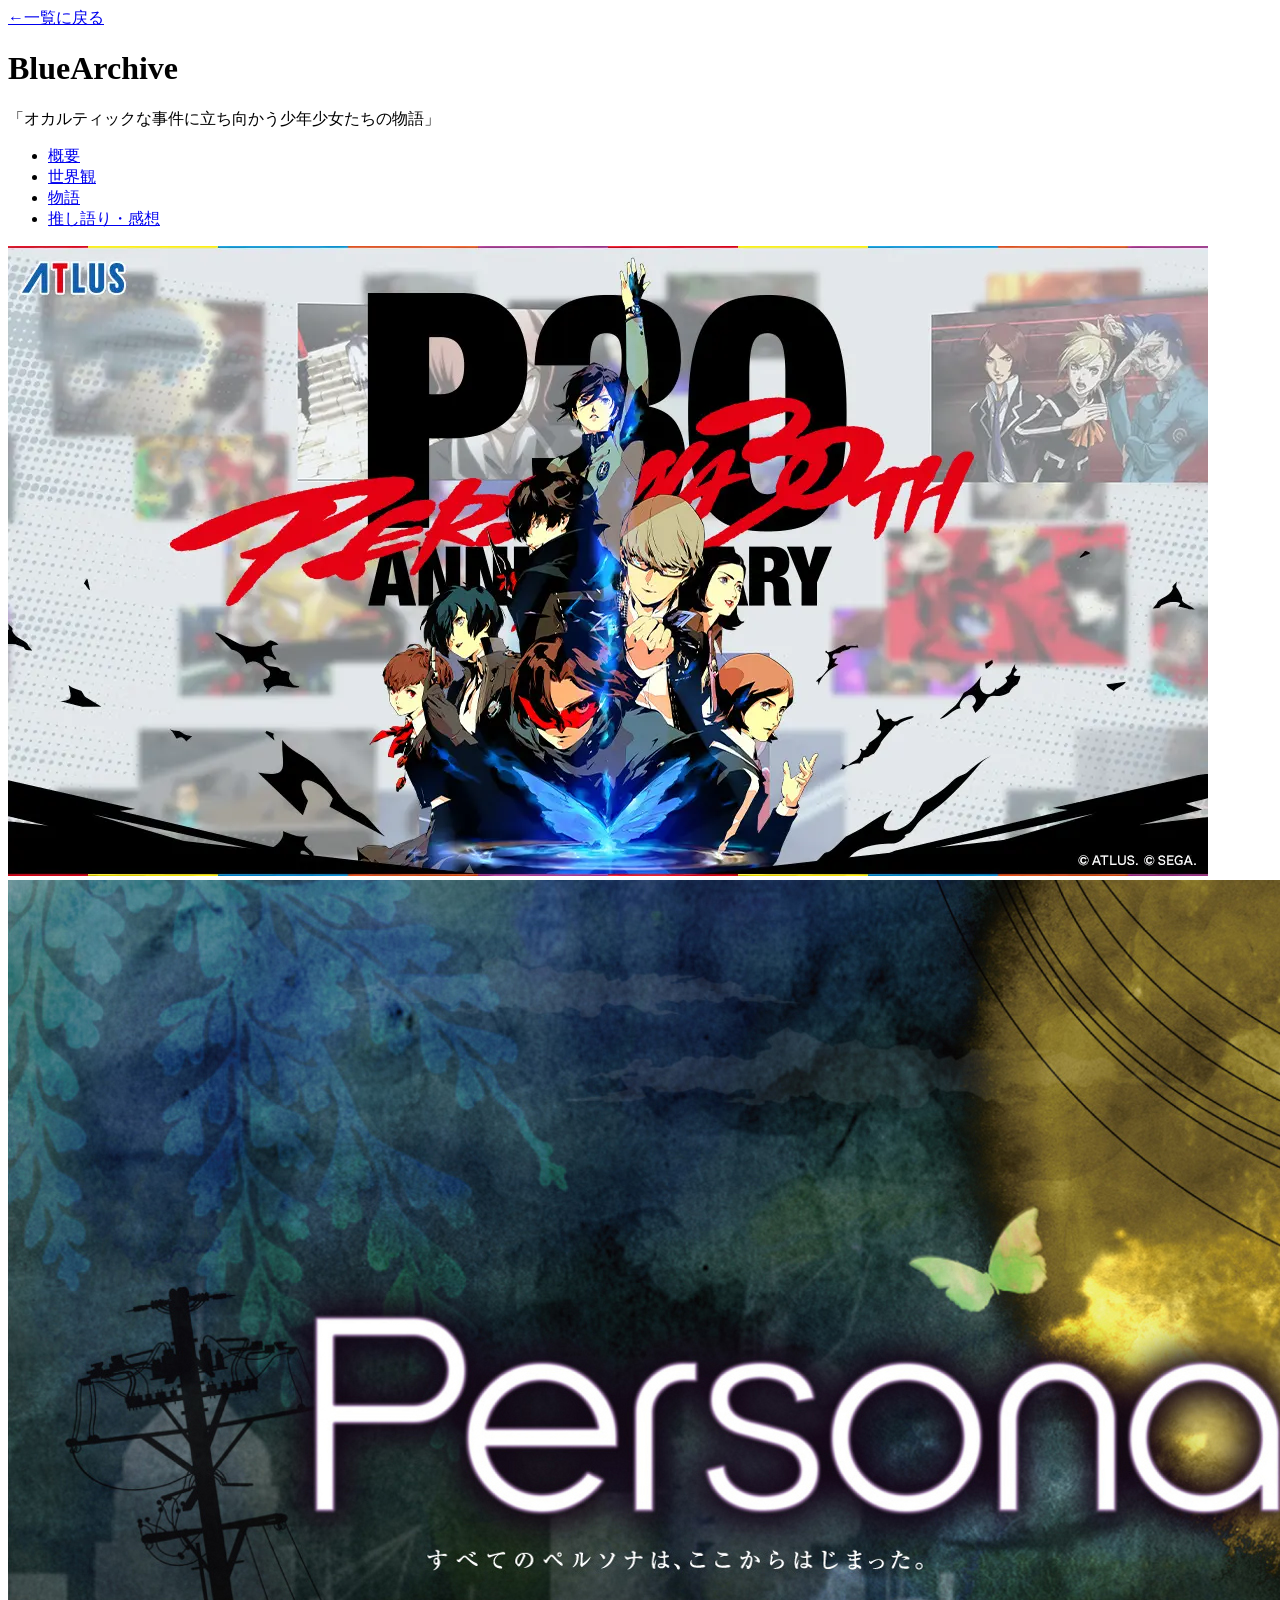
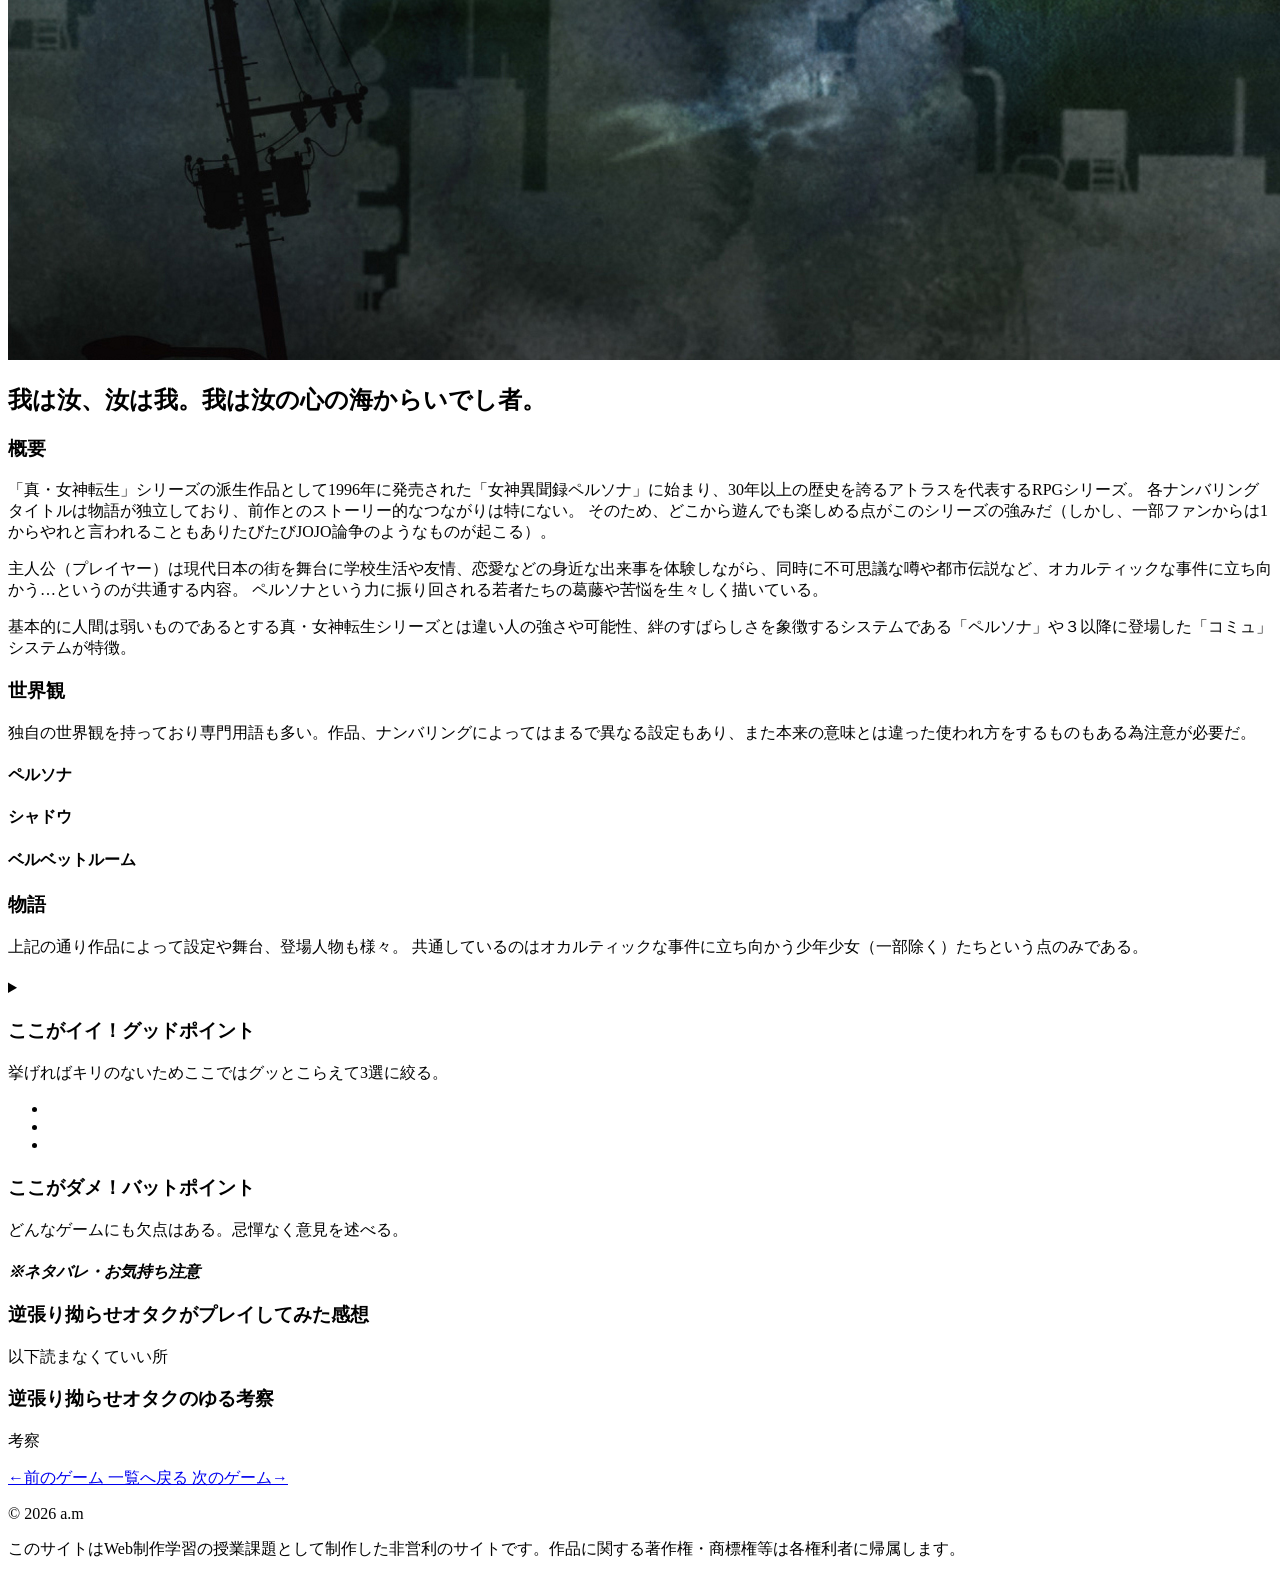
==== persona.html @ aad97d33 "Add files via upload" ====
<!DOCTYPE html>
<html lang="ja">
<head>
  <meta charset="UTF-8">
  <title>My Profile</title>
  <link rel="stylesheet" href="css\persona.css">
</head>
<body>

  <header>
    <a href="index.html">
        ←一覧に戻る
    </a>

    <h1>BlueArchive</h1>

    <p>「オカルティックな事件に立ち向かう少年少女たちの物語」</p>

  <nav>
  <ul>
    <li><a href="#overview">概要</a></li>
    <li><a href="#setting">世界観</a></li>
    <li><a href="#story">物語</a></li>
    <li><a href="#pointo">推し語り・感想</a></li>
  </ul>
</nav>
  </header>
   

<main>
<img src="img\persona-keyvisual.webp" alt="persona-keyvisual">
<img src="img\perusona-title.jpeg" alt="PERSONA">
<h2>我は汝、汝は我。我は汝の心の海からいでし者。</h2>

<section id="overview">
  <h3>概要</h3>
<p>
「真・女神転生」シリーズの派生作品として1996年に発売された「女神異聞録ペルソナ」に始まり、30年以上の歴史を誇るアトラスを代表するRPGシリーズ。
各ナンバリングタイトルは物語が独立しており、前作とのストーリー的なつながりは特にない。
そのため、どこから遊んでも楽しめる点がこのシリーズの強みだ（しかし、一部ファンからは1からやれと言われることもありたびたびJOJO論争のようなものが起こる）。
</p>

<p>
    主人公（プレイヤー）は現代日本の街を舞台に学校生活や友情、恋愛などの身近な出来事を体験しながら、同時に不可思議な噂や都市伝説など、オカルティックな事件に立ち向かう…というのが共通する内容。
    ペルソナという力に振り回される若者たちの葛藤や苦悩を生々しく描いている。
</p>

<p>基本的に人間は弱いものであるとする真・女神転生シリーズとは違い人の強さや可能性、絆のすばらしさを象徴するシステムである「ペルソナ」や３以降に登場した「コミュ」システムが特徴。</p>

</section>

<section id="setting">
   <h3>世界観</h3>
<p>独自の世界観を持っており専門用語も多い。作品、ナンバリングによってはまるで異なる設定もあり、また本来の意味とは違った使われ方をするものもある為注意が必要だ。</p>
<h4>ペルソナ</h4>
<p>
</p>
<h4>シャドウ</h4>
<p>
</p>

<h4>ベルベットルーム</h4>
<p>
</p>



</section>


<section id="story">
   <h3>物語</h3>
<p>
上記の通り作品によって設定や舞台、登場人物も様々。
共通しているのはオカルティックな事件に立ち向かう少年少女（一部除く）たちという点のみである。
</p>

<section id="EPISODE1">
<h4></h4>
<p></p>
<p></p>
</section>

<section id="EPISODE2">
<h4></h4>
<p></p>
<p></p>
</section>

<section id="EPISODE3">
<h4></h4>
<p></p>
<p></p>
</section>

<section id="EPISODE4">
<h4></h4>
<p></p>
<p></p>
</section>

<section id="EPISODE5">
<h4></h4>
<p></p>
<p></p>
</section>

<section id="EPISODE6">
<h4></h4>
<p></p>
<p></p>
</section>

<section id="EPISODE7">
<h4></h4>
<p></p>
<p></p>
</section>
<section id="EPISODE7.5">
  <h4></h4>
  <p></p>



<details>
    <summary>
         
    </summary>
<p></p>
</details>

</section>

<section id="EPISODE8">
<h4></h4>
<p></p>
</section>

</section>

<section id="pointo">
<h3>ここがイイ！グッドポイント</h3>

<p>挙げればキリのないためここではグッとこらえて3選に絞る。</p>
  <ul>
    <li></li>
    <li></li>
    <li></li>
  </ul>

<h4></h4>
 <p><p>

        <h4></h4>
 <p></p>

<h4></h4>
 <p></p>
      <h3>ここがダメ！バットポイント</h3>
<p>どんなゲームにも欠点はある。忌憚なく意見を述べる。</p>
<h4></h4>
<p></p>
</section>

<section id="opinion">
<em><strong>※ネタバレ・お気持ち注意</strong></em>
<h3>逆張り拗らせオタクがプレイしてみた感想</h3>
<p>以下読まなくていい所<br>
</p>
<h3>逆張り拗らせオタクのゆる考察</h3>
<p>考察</p>
</section>


 <a href="twst.html">
    ←前のゲーム
 </a>

 <a href="index.html">
    一覧へ戻る
 </a>

 <a href="blac.html">
    次のゲーム→
 </a>


</main>

  <footer>
    <p>© 2026 a.m</p>
    <p>このサイトはWeb制作学習の授業課題として制作した非営利のサイトです。作品に関する著作権・商標権等は各権利者に帰属します。</p>
  </footer>
<script src="js\script.js"></script>
</body>
</html>
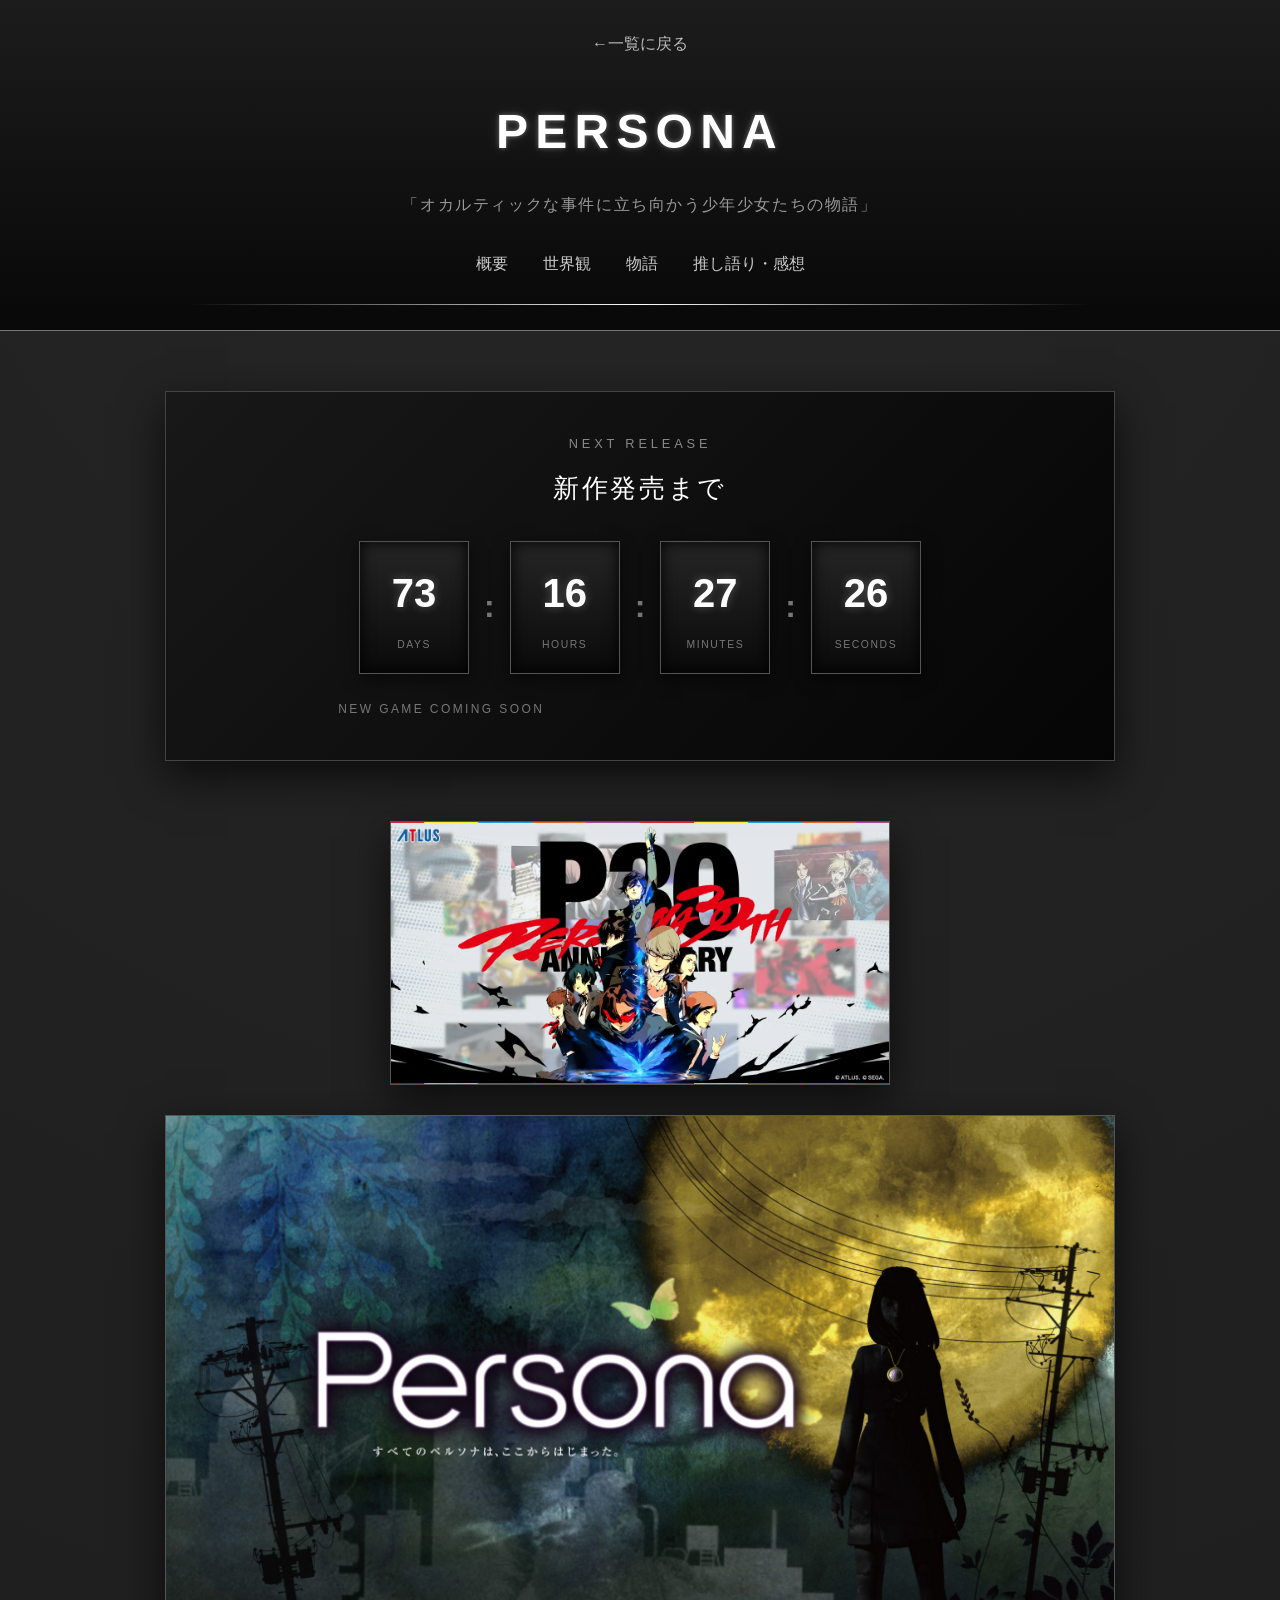
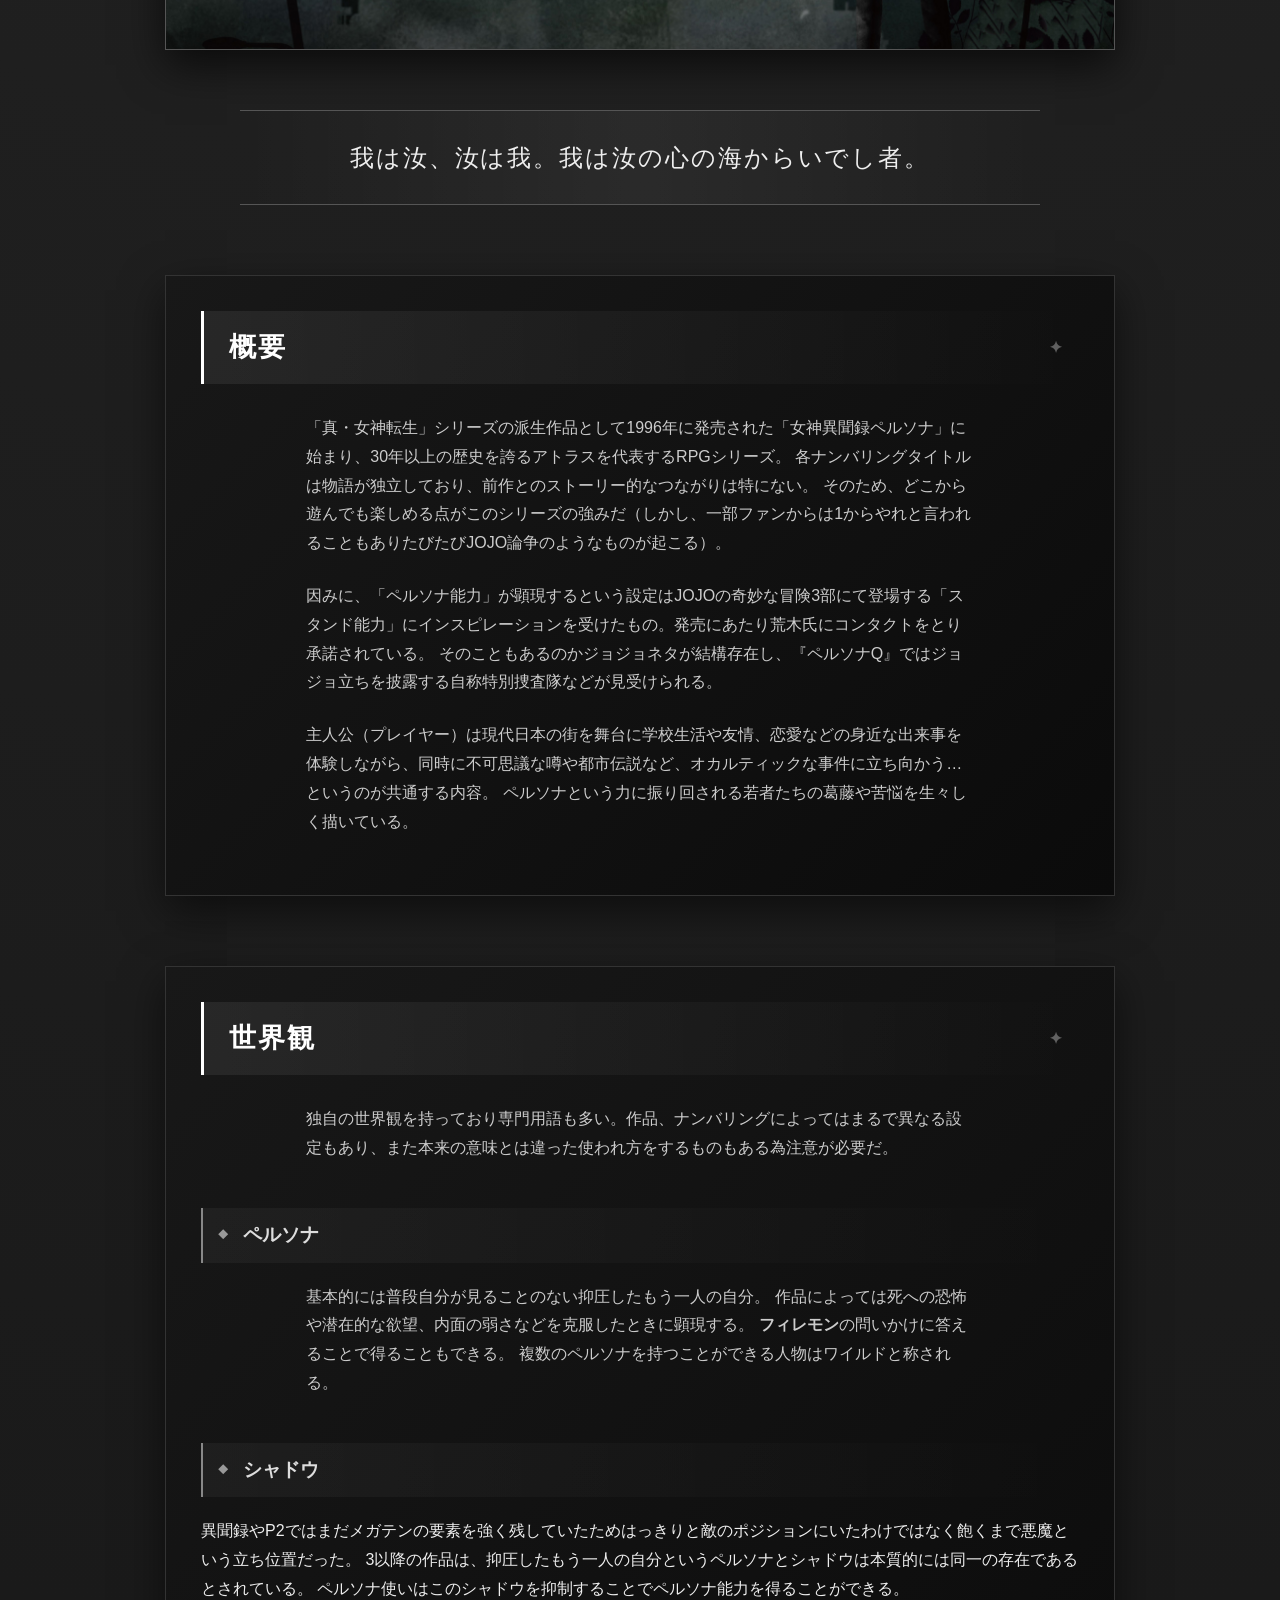
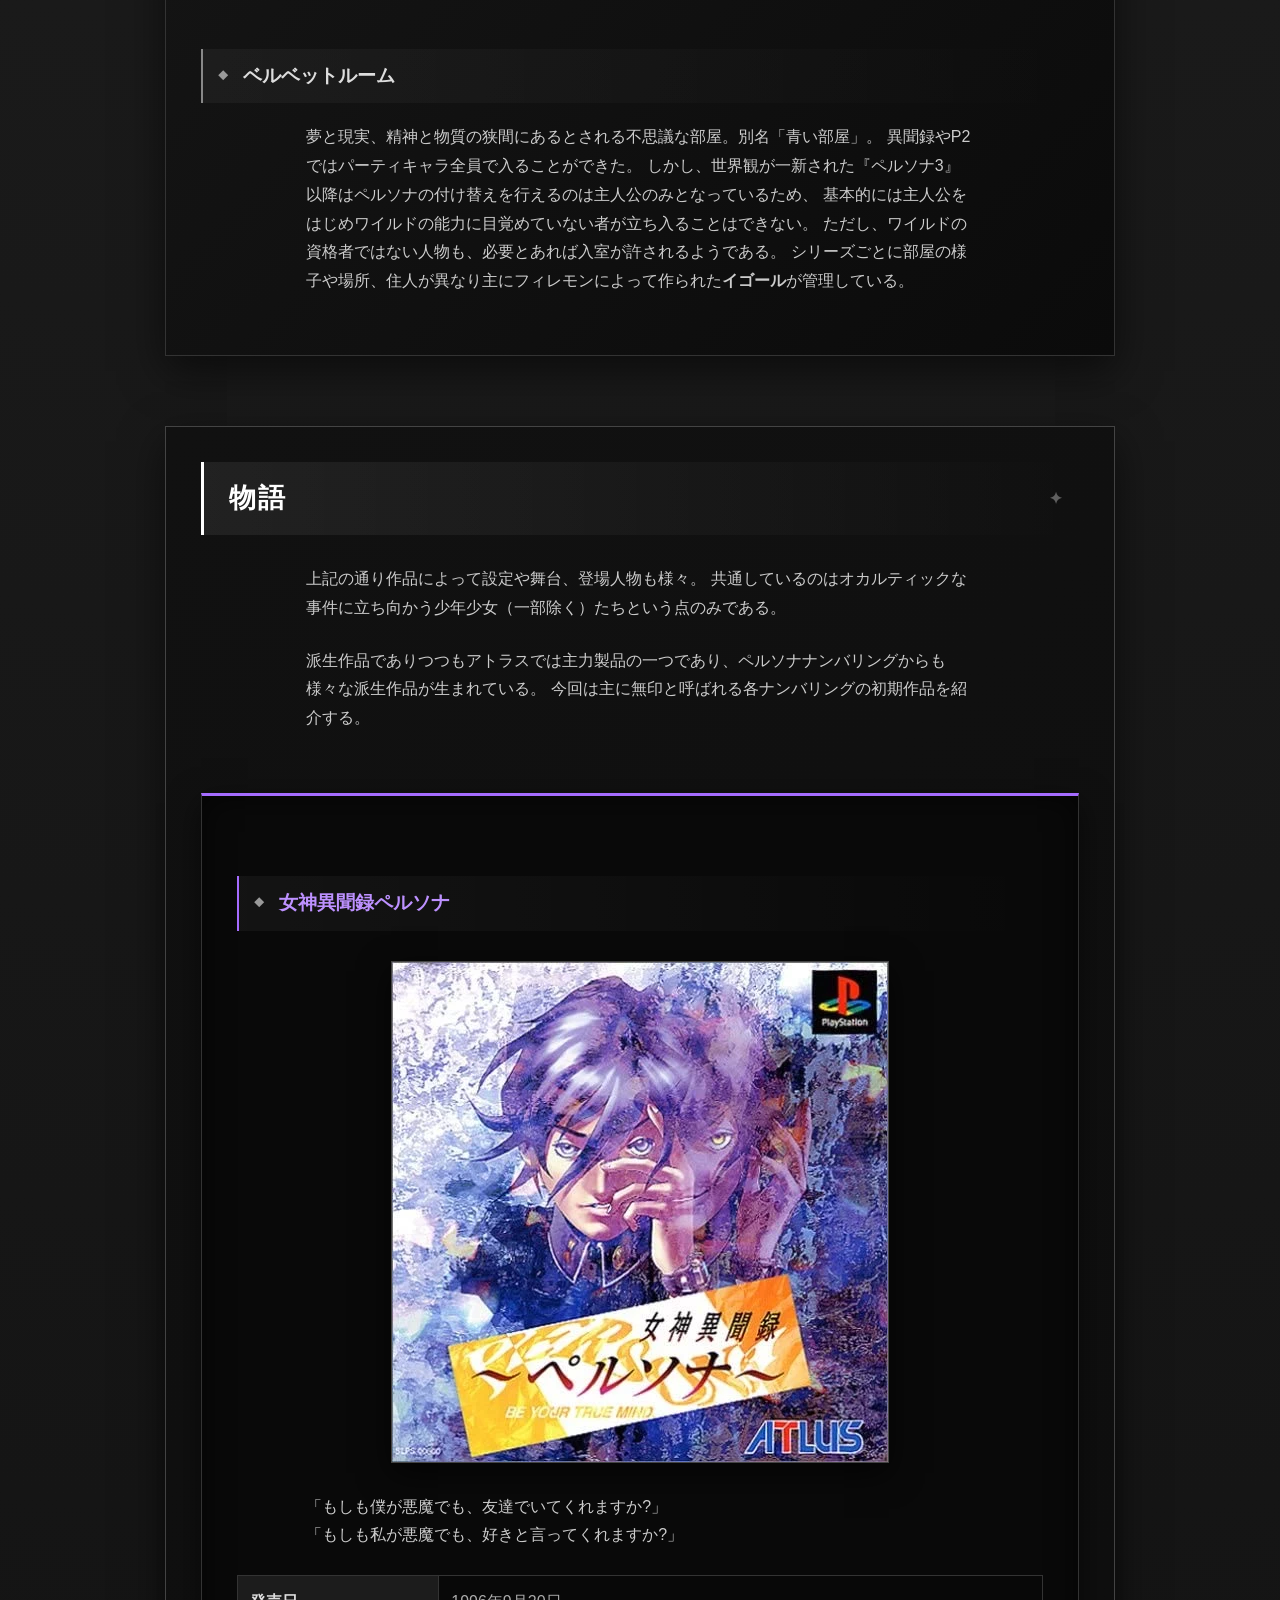
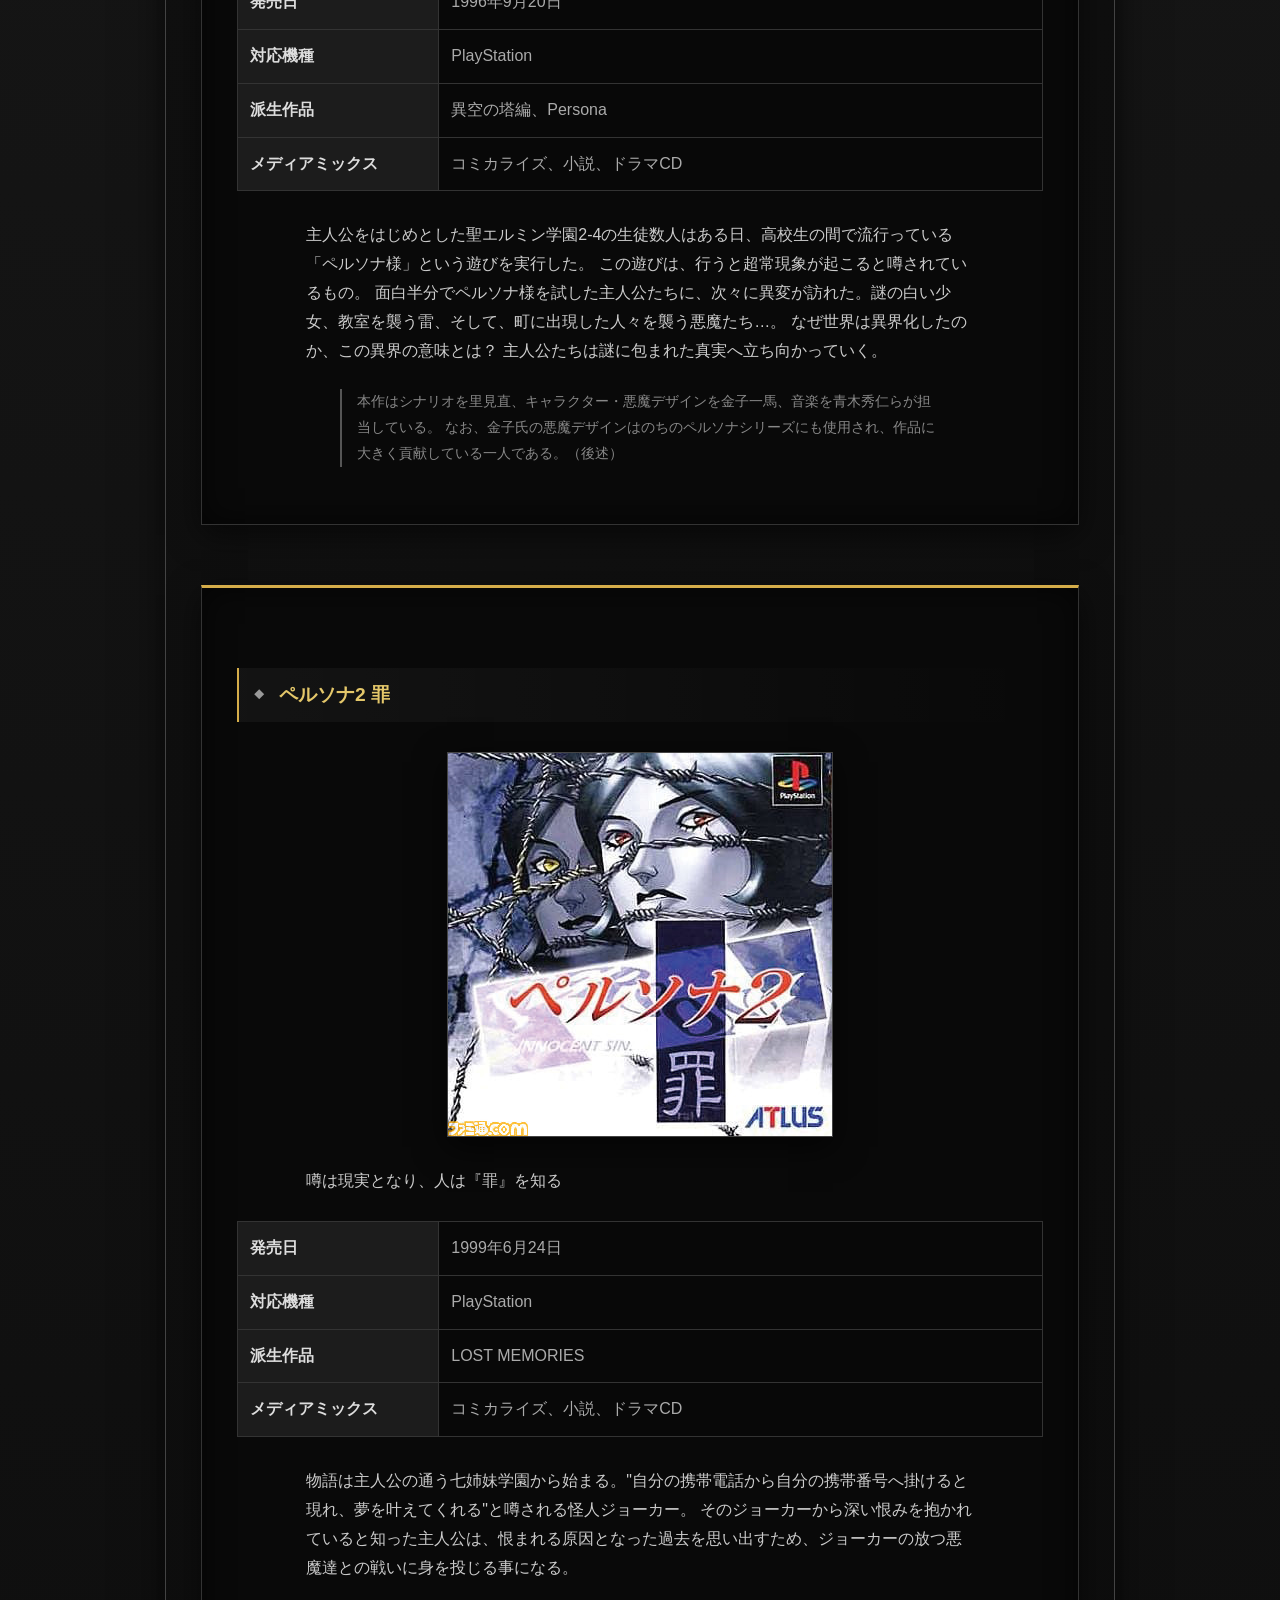
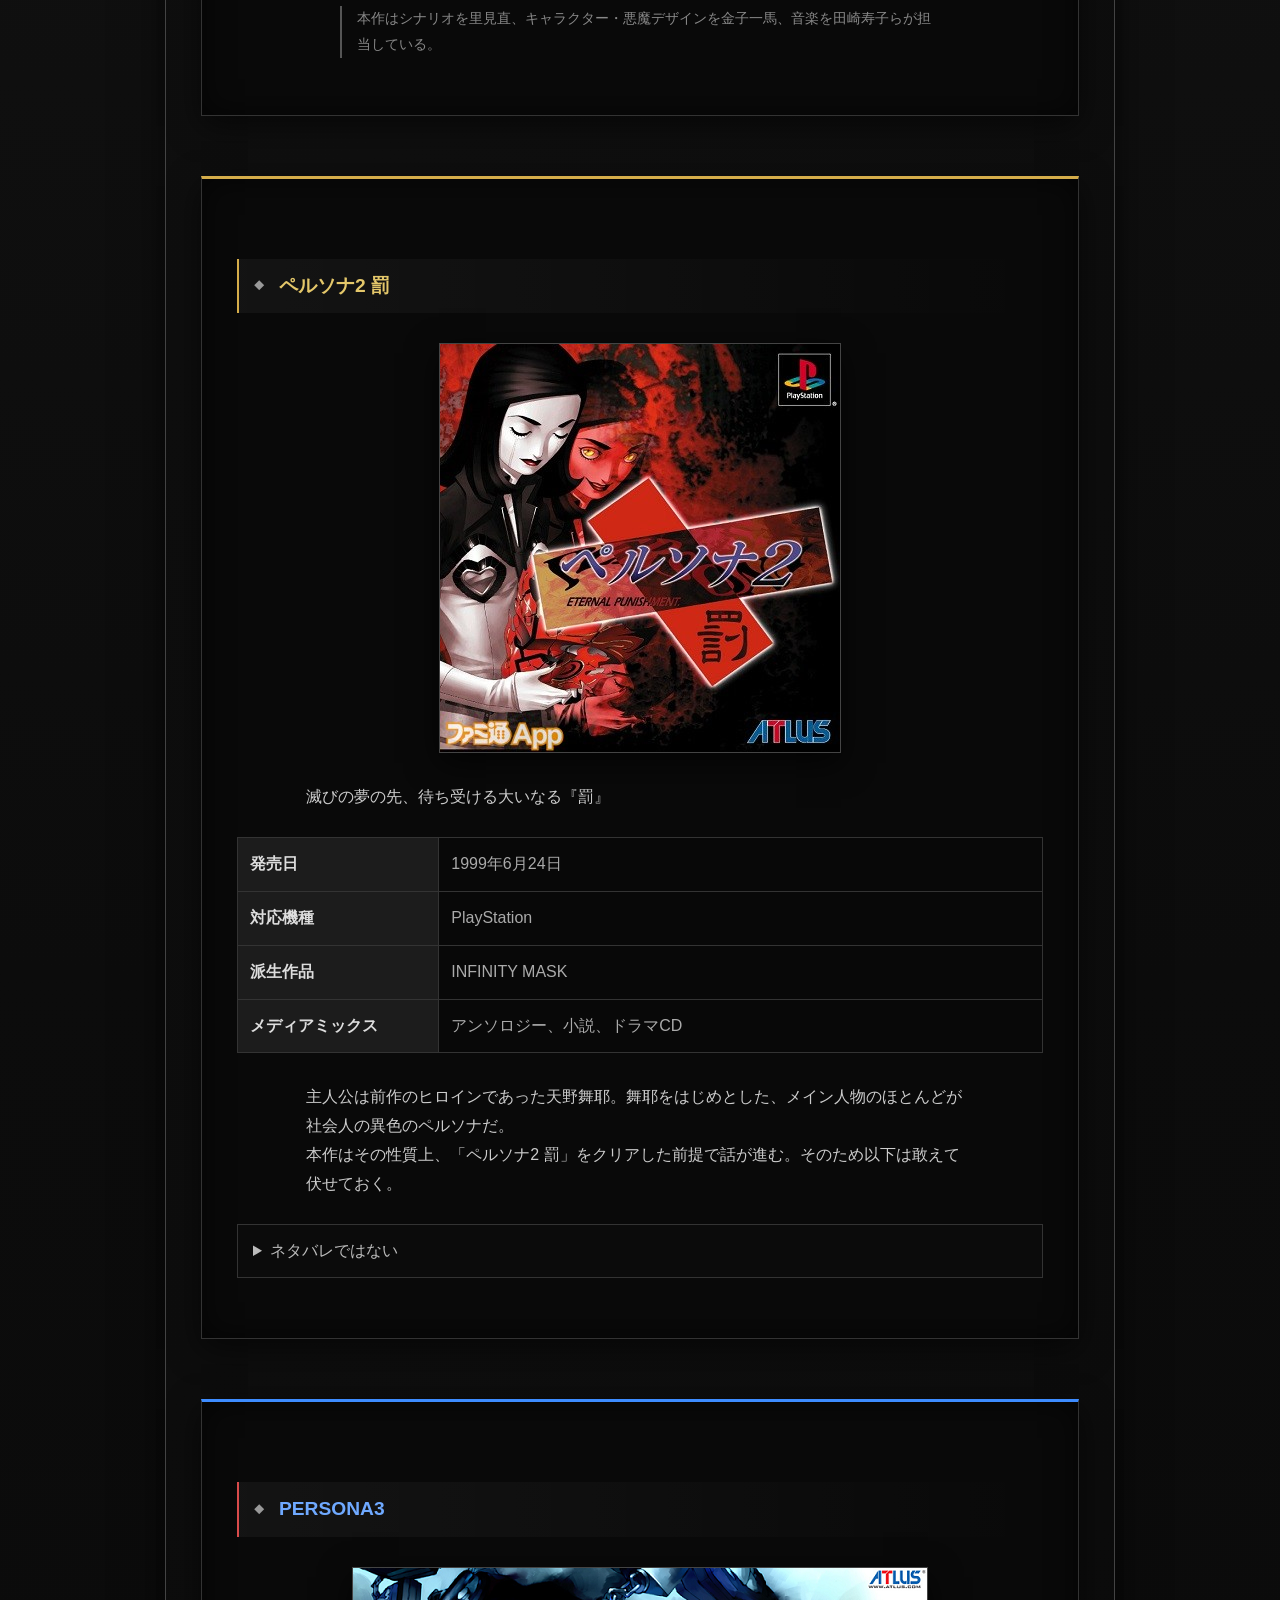
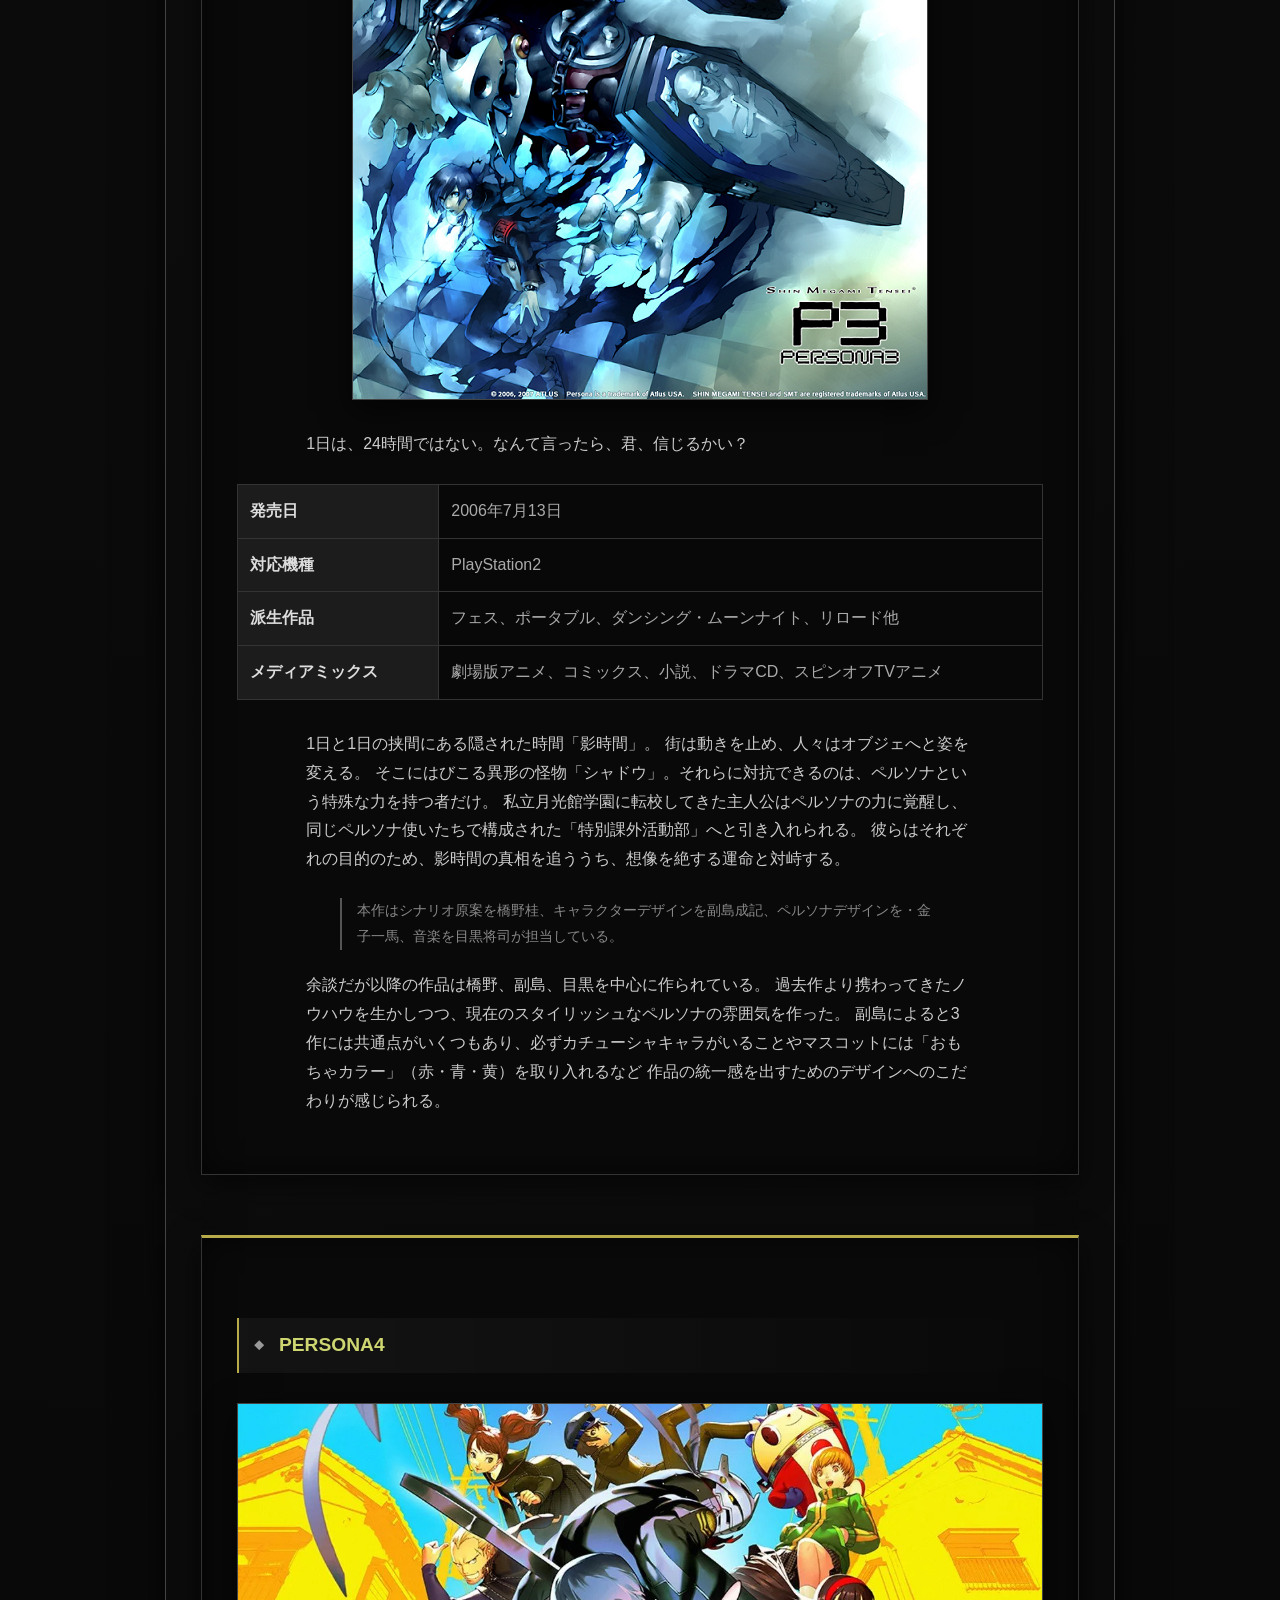
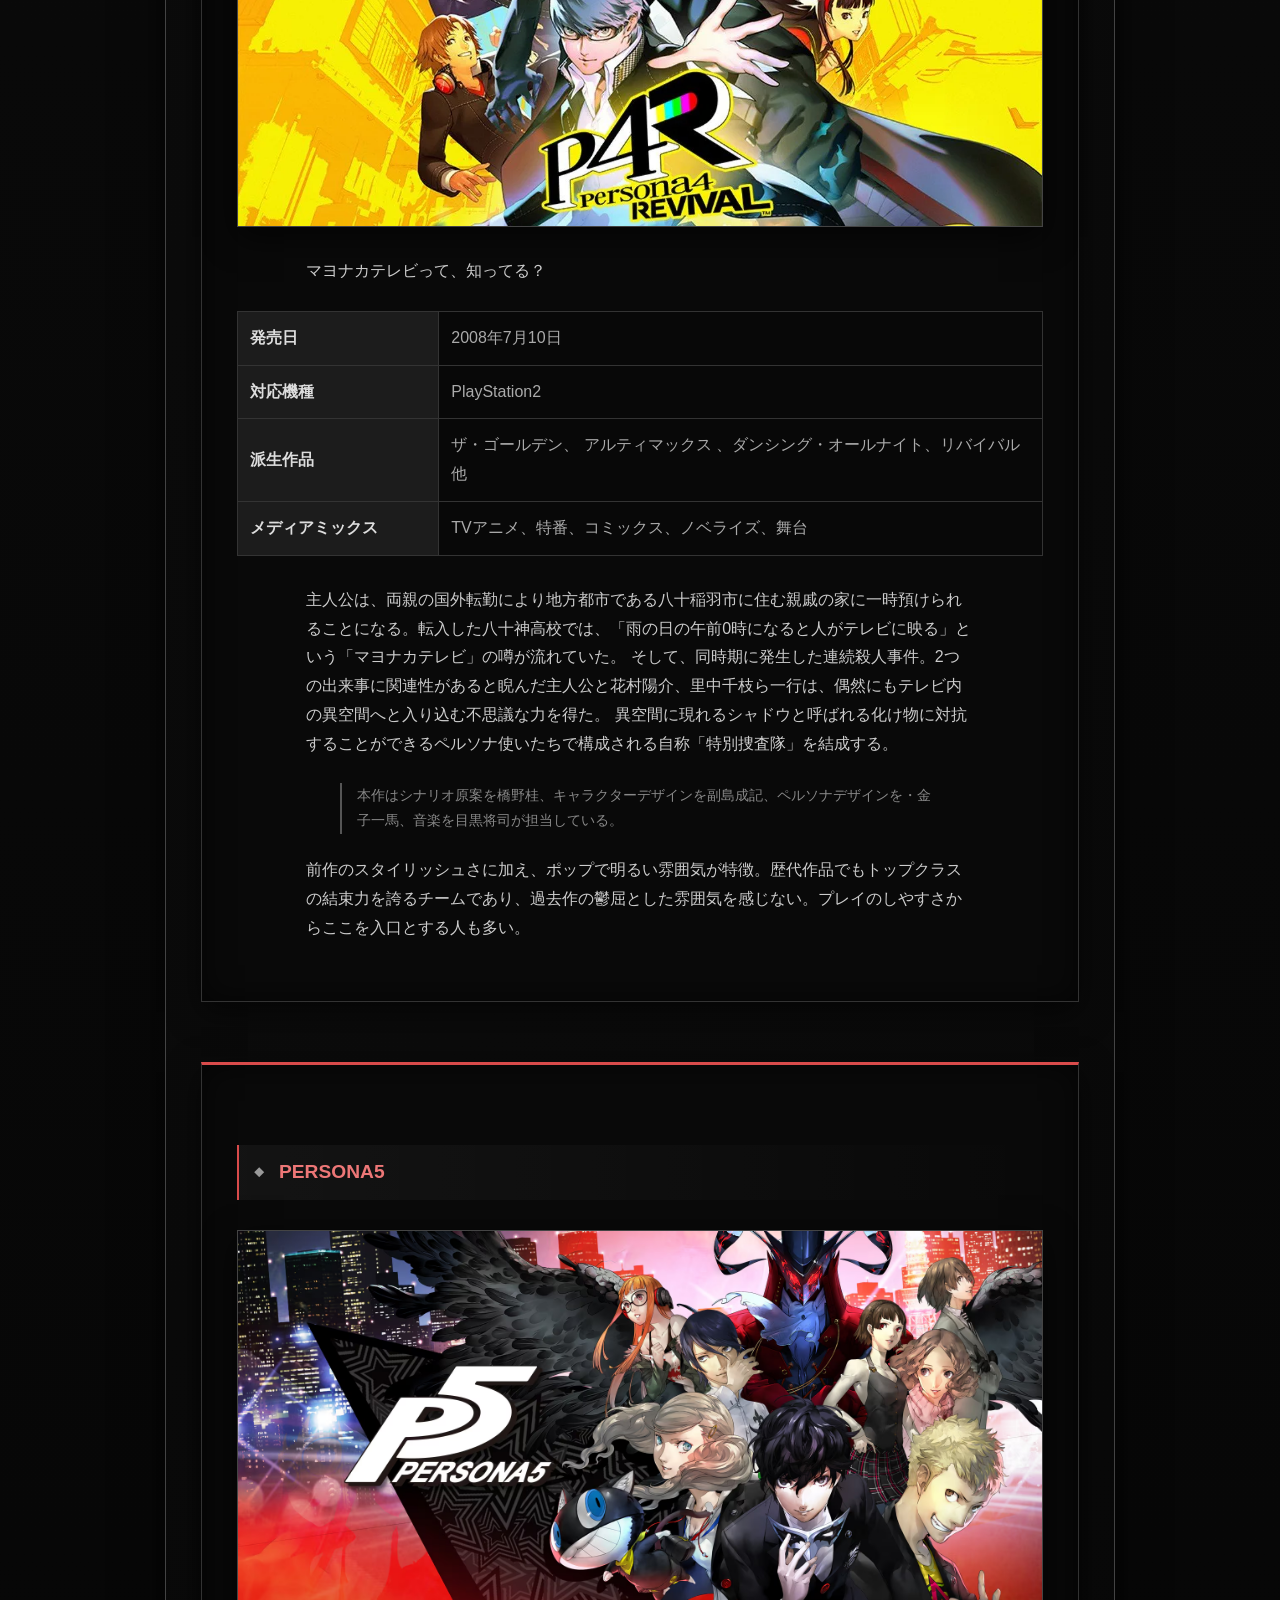
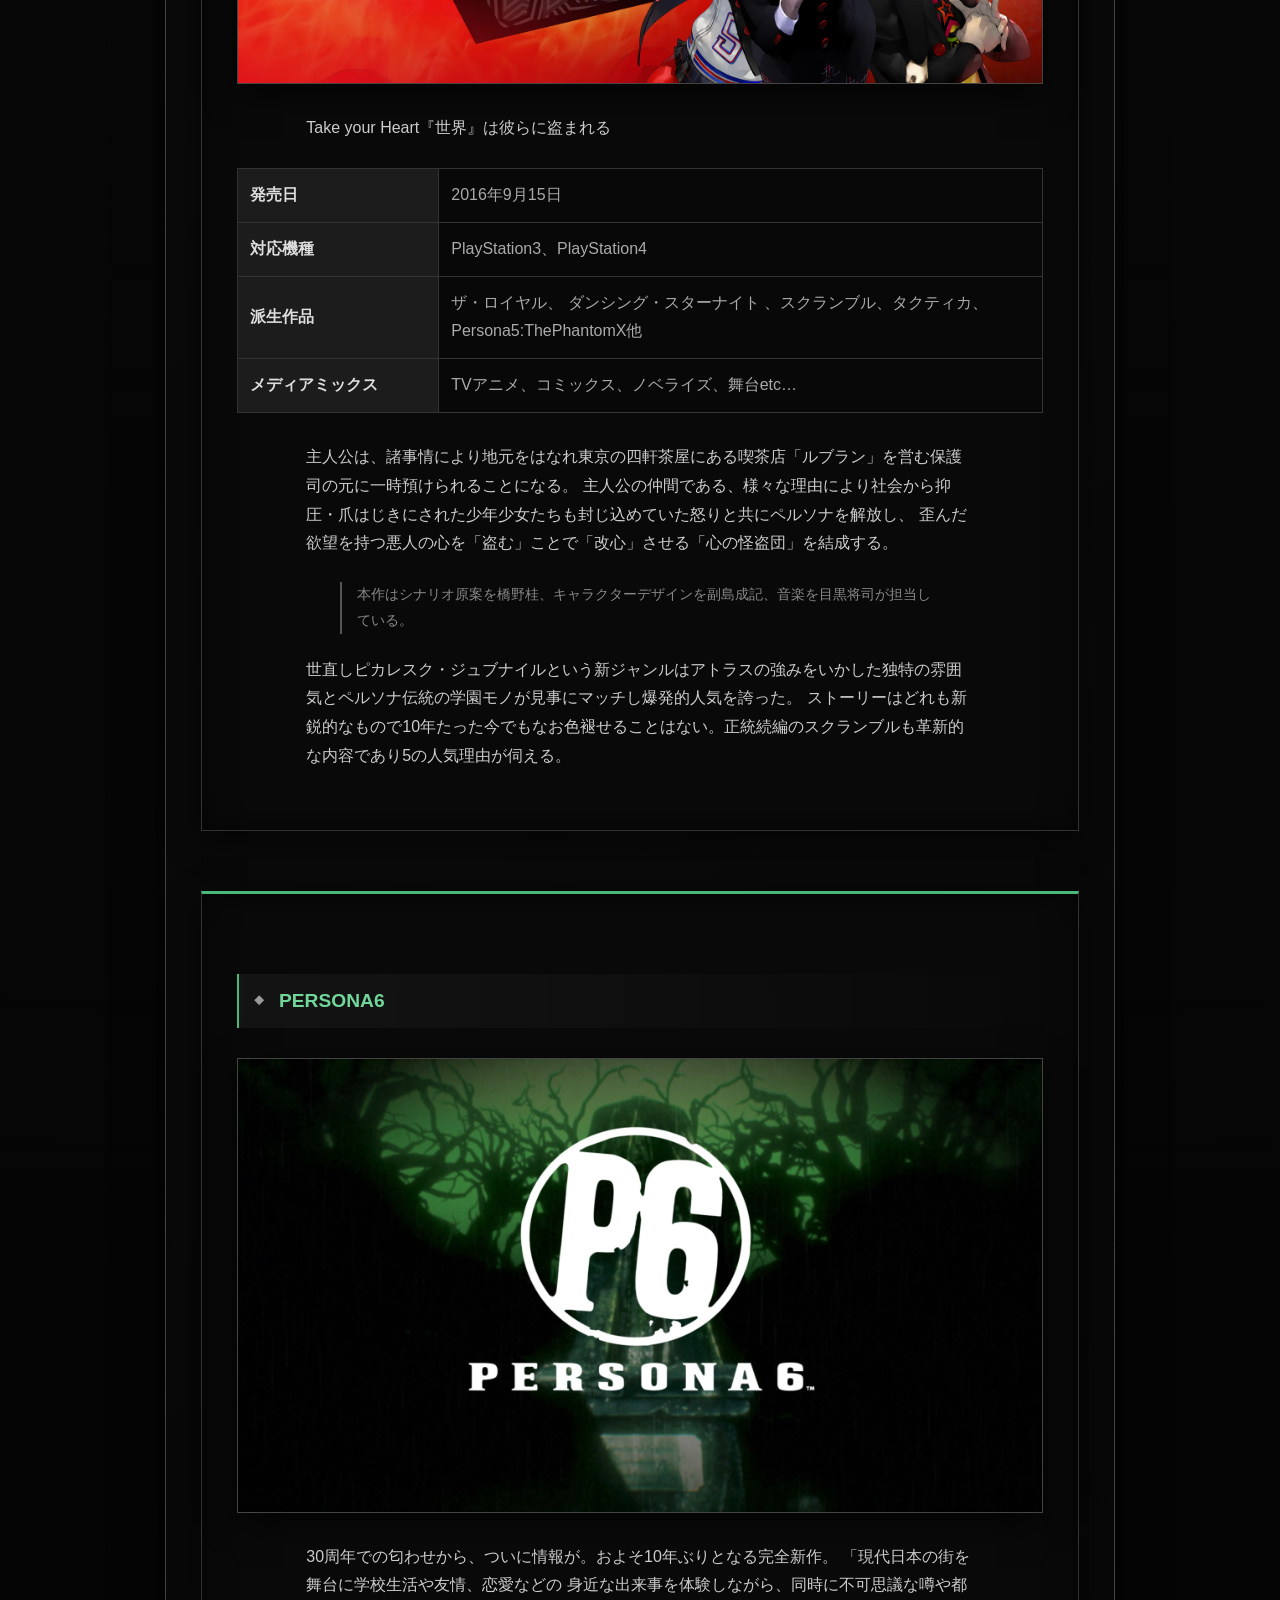
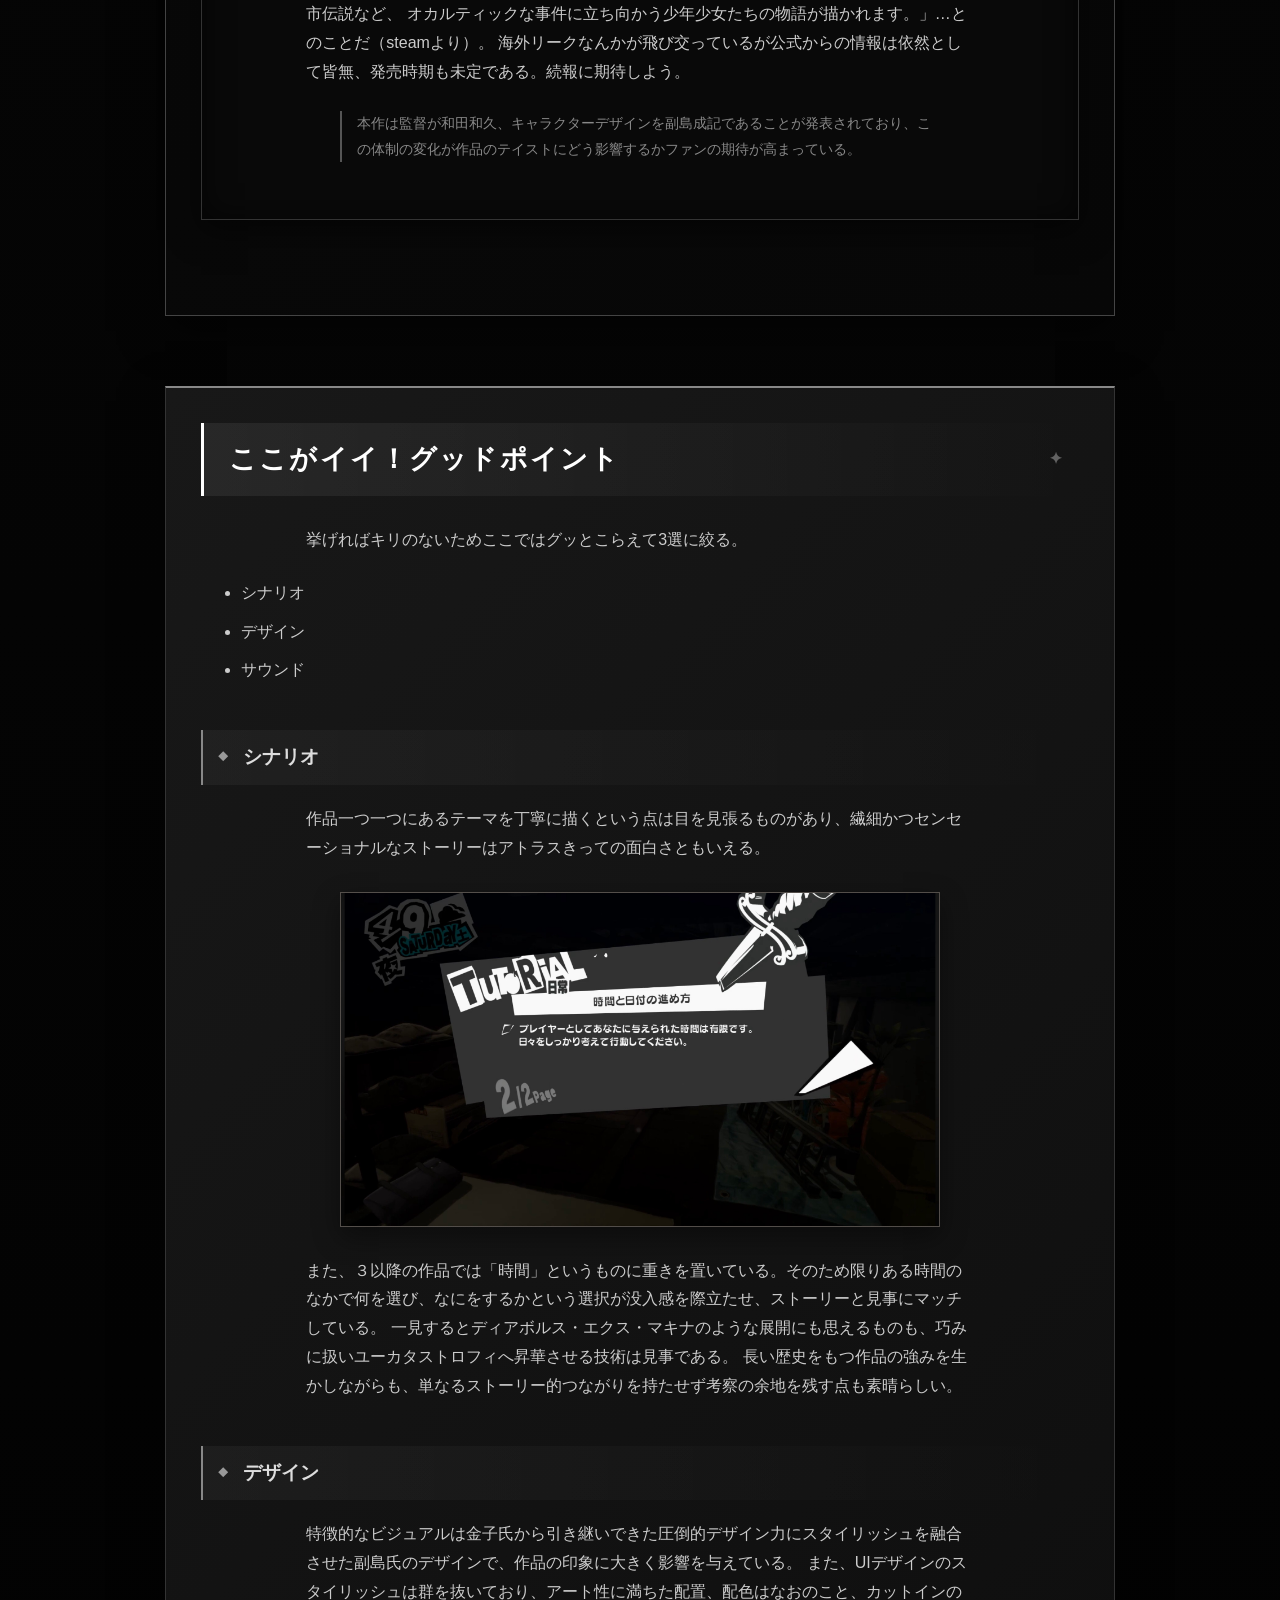
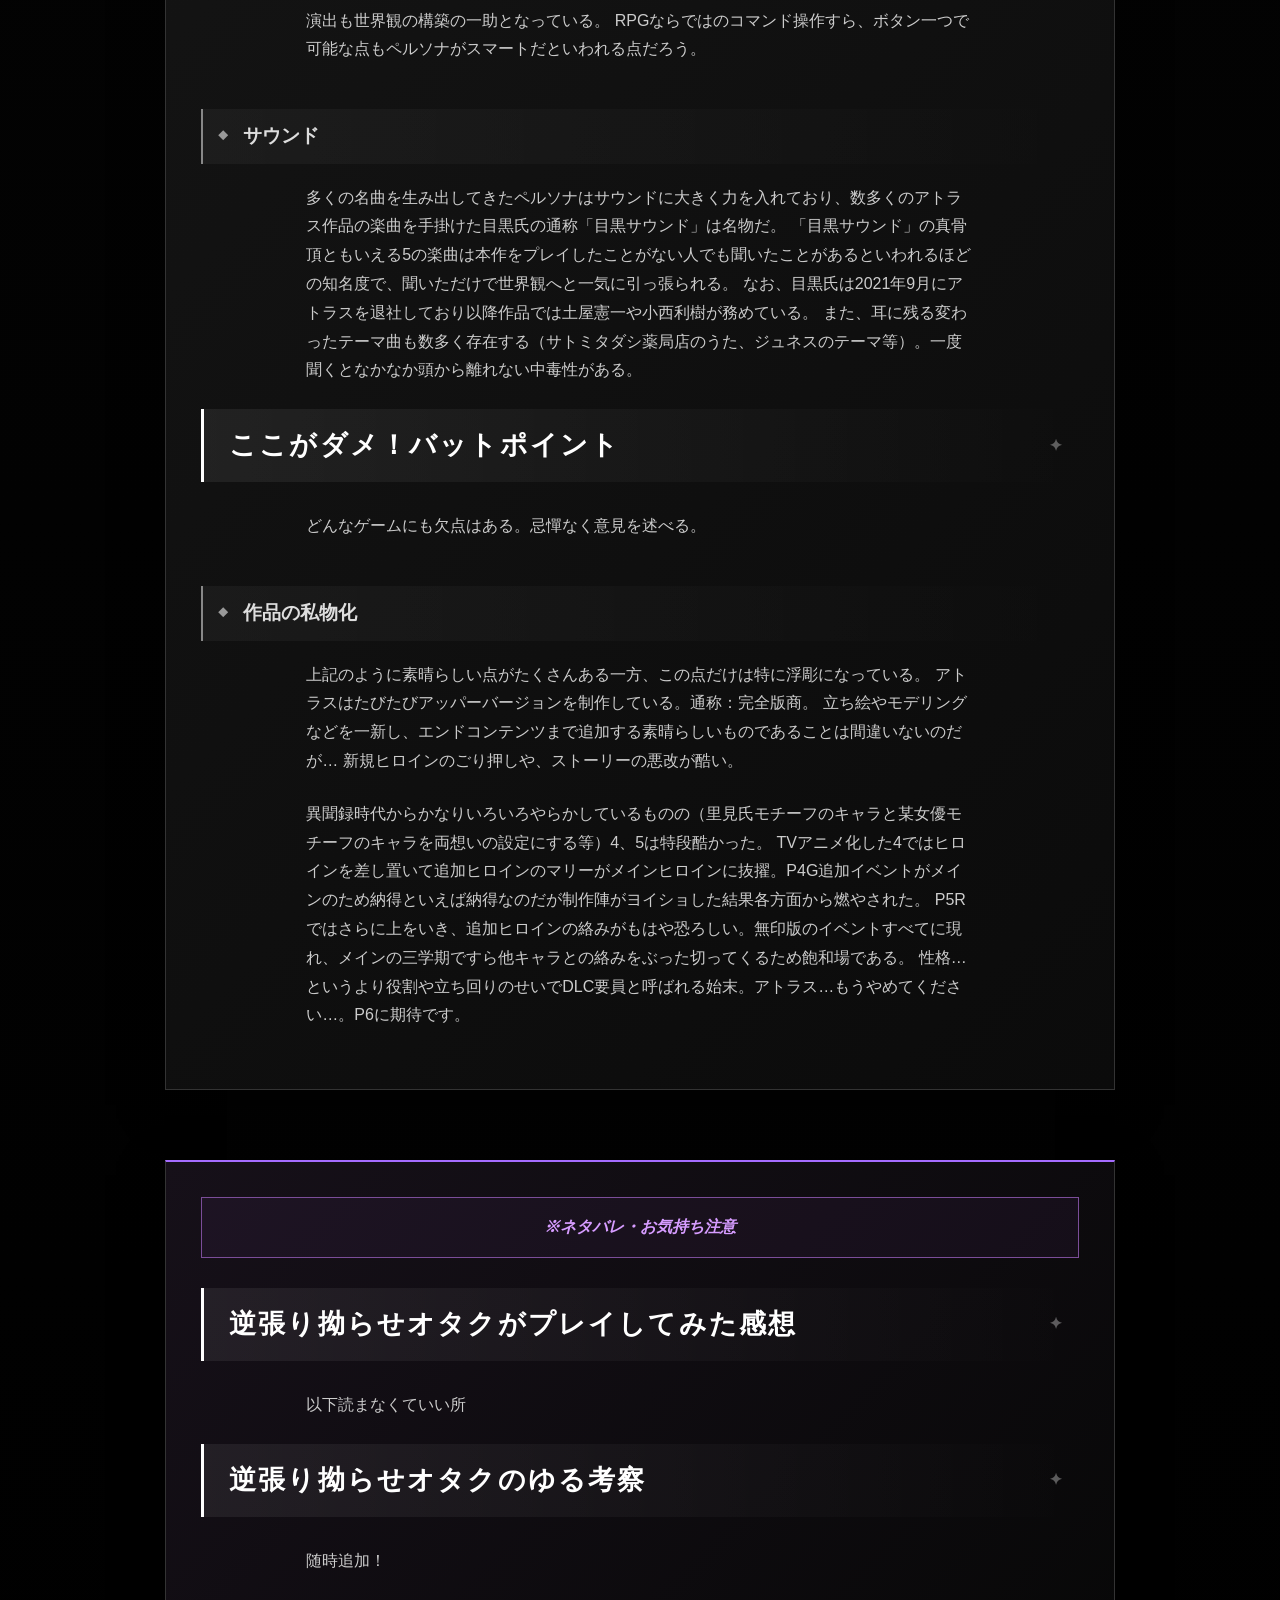
==== commit 5b892cd6: "Add files via upload" ====
--- a/persona.html
+++ b/persona.html
@@ -12,7 +12,7 @@
         ←一覧に戻る
     </a>
 
-    <h1>BlueArchive</h1>
+    <h1>PERSONA</h1>
 
     <p>「オカルティックな事件に立ち向かう少年少女たちの物語」</p>
 
@@ -28,6 +28,47 @@
    
 
 <main>
+
+<section id="countdown">
+    <p class="countdown-label">NEXT RELEASE</p>
+
+    <h2>新作発売まで</h2>
+
+    <div class="countdown-time">
+
+        <div class="time-box">
+            <span id="day">00</span>
+            <small>DAYS</small>
+        </div>
+
+        <span class="colon">:</span>
+
+        <div class="time-box">
+            <span id="hour">00</span>
+            <small>HOURS</small>
+        </div>
+
+        <span class="colon">:</span>
+
+        <div class="time-box">
+            <span id="min">00</span>
+            <small>MINUTES</small>
+        </div>
+
+        <span class="colon">:</span>
+
+        <div class="time-box">
+            <span id="sec">00</span>
+            <small>SECONDS</small>
+        </div>
+
+    </div>
+
+    <p class="countdown-message">
+        NEW GAME COMING SOON
+    </p>
+</section>
+
 <img src="img\persona-keyvisual.webp" alt="persona-keyvisual">
 <img src="img\perusona-title.jpeg" alt="PERSONA">
 <h2>我は汝、汝は我。我は汝の心の海からいでし者。</h2>
@@ -37,7 +78,10 @@
 <p>
 「真・女神転生」シリーズの派生作品として1996年に発売された「女神異聞録ペルソナ」に始まり、30年以上の歴史を誇るアトラスを代表するRPGシリーズ。
 各ナンバリングタイトルは物語が独立しており、前作とのストーリー的なつながりは特にない。
-そのため、どこから遊んでも楽しめる点がこのシリーズの強みだ（しかし、一部ファンからは1からやれと言われることもありたびたびJOJO論争のようなものが起こる）。
+そのため、どこから遊んでも楽しめる点がこのシリーズの強みだ（しかし、一部ファンからは1からやれと言われることもありたびたびJOJO論争のようなものが起こる）。</p>
+<p>
+因みに、「ペルソナ能力」が顕現するという設定はJOJOの奇妙な冒険3部にて登場する「スタンド能力」にインスピレーションを受けたもの。発売にあたり荒木氏にコンタクトをとり承諾されている。
+そのこともあるのかジョジョネタが結構存在し、『ペルソナQ』ではジョジョ立ちを披露する自称特別捜査隊などが見受けられる。
 </p>
 
 <p>
@@ -45,7 +89,6 @@
     ペルソナという力に振り回される若者たちの葛藤や苦悩を生々しく描いている。
 </p>
 
-<p>基本的に人間は弱いものであるとする真・女神転生シリーズとは違い人の強さや可能性、絆のすばらしさを象徴するシステムである「ペルソナ」や３以降に登場した「コミュ」システムが特徴。</p>
 
 </section>
 
@@ -53,14 +96,26 @@
    <h3>世界観</h3>
 <p>独自の世界観を持っており専門用語も多い。作品、ナンバリングによってはまるで異なる設定もあり、また本来の意味とは違った使われ方をするものもある為注意が必要だ。</p>
 <h4>ペルソナ</h4>
-<p>
+<p>基本的には普段自分が見ることのない抑圧したもう一人の自分。
+  作品によっては死への恐怖や潜在的な欲望、内面の弱さなどを克服したときに顕現する。
+  <strong>フィレモン</strong>の問いかけに答えることで得ることもできる。
+  複数のペルソナを持つことができる人物はワイルドと称される。
 </p>
 <h4>シャドウ</h4>
-<p>
+異聞録やP2ではまだメガテンの要素を強く残していたためはっきりと敵のポジションにいたわけではなく飽くまで悪魔という立ち位置だった。
+3以降の作品は、抑圧したもう一人の自分というペルソナとシャドウは本質的には同一の存在であるとされている。
+ペルソナ使いはこのシャドウを抑制することでペルソナ能力を得ることができる。
 </p>
 
 <h4>ベルベットルーム</h4>
 <p>
+  夢と現実、精神と物質の狭間にあるとされる不思議な部屋。別名「青い部屋」。
+  異聞録やP2ではパーティキャラ全員で入ることができた。
+  しかし、世界観が一新された『ペルソナ3』以降はペルソナの付け替えを行えるのは主人公のみとなっているため、
+  基本的には主人公をはじめワイルドの能力に目覚めていない者が立ち入ることはできない。
+  ただし、ワイルドの資格者ではない人物も、必要とあれば入室が許されるようである。
+  シリーズごとに部屋の様子や場所、住人が異なり主にフィレモンによって作られた<strong>イゴール</strong>が管理している。
+
 </p>
 
 
@@ -74,67 +129,216 @@
 上記の通り作品によって設定や舞台、登場人物も様々。
 共通しているのはオカルティックな事件に立ち向かう少年少女（一部除く）たちという点のみである。
 </p>
+<p>派生作品でありつつもアトラスでは主力製品の一つであり、ペルソナナンバリングからも様々な派生作品が生まれている。
+    今回は主に無印と呼ばれる各ナンバリングの初期作品を紹介する。
+</p>
 
 <section id="EPISODE1">
-<h4></h4>
-<p></p>
-<p></p>
+<h4>女神異聞録ペルソナ</h4>
+
+<img src="img\megamiibunnroku.webp" alt="PERSONA">
+<p>「もしも僕が悪魔でも、友達でいてくれますか?」<br>「もしも私が悪魔でも、好きと言ってくれますか?」</p>
+<table>
+        <tr>
+         <th>発売日</th>
+        <td>1996年9月20日</td>
+        </tr>
+        <tr>
+         <th>対応機種</th>
+         <td>PlayStation</td>
+       </tr>
+       <tr>
+         <th>派生作品</th>
+         <td>異空の塔編、Persona</td>
+       </tr>
+       <tr>
+         <th>メディアミックス</th>
+         <td>コミカライズ、小説、ドラマCD</td>
+       </tr>
+      </table>
+<p> 主人公をはじめとした聖エルミン学園2-4の生徒数人はある日、高校生の間で流行っている「ペルソナ様」という遊びを実行した。
+この遊びは、行うと超常現象が起こると噂されているもの。
+面白半分でペルソナ様を試した主人公たちに、次々に異変が訪れた。謎の白い少女、教室を襲う雷、そして、町に出現した人々を襲う悪魔たち…。
+なぜ世界は異界化したのか、この異界の意味とは？
+主人公たちは謎に包まれた真実へ立ち向かっていく。
+</p>
+<p class="note">本作はシナリオを里見直、キャラクター・悪魔デザインを金子一馬、音楽を青木秀仁らが担当している。
+    なお、金子氏の悪魔デザインはのちのペルソナシリーズにも使用され、作品に大きく貢献している一人である。（後述）</p>
 </section>
 
 <section id="EPISODE2">
-<h4></h4>
-<p></p>
-<p></p>
-</section>
-
-<section id="EPISODE3">
-<h4></h4>
-<p></p>
-<p></p>
-</section>
-
-<section id="EPISODE4">
-<h4></h4>
-<p></p>
-<p></p>
-</section>
-
-<section id="EPISODE5">
-<h4></h4>
-<p></p>
-<p></p>
-</section>
-
-<section id="EPISODE6">
-<h4></h4>
-<p></p>
-<p></p>
-</section>
-
-<section id="EPISODE7">
-<h4></h4>
-<p></p>
-<p></p>
-</section>
-<section id="EPISODE7.5">
-  <h4></h4>
-  <p></p>
-
-
-
+
+<h4>ペルソナ2 罪</h4>
+<img src="img\persona2.jpg" alt="PERSONA2罪">
+<p>噂は現実となり、人は『罪』を知る</p>
+<table>
+        <tr>
+         <th>発売日</th>
+        <td>1999年6月24日</td>
+        </tr>
+        <tr>
+         <th>対応機種</th>
+         <td>PlayStation</td>
+       </tr>
+       <tr>
+         <th>派生作品</th>
+         <td>LOST MEMORIES</td>
+       </tr>
+       <tr>
+         <th>メディアミックス</th>
+         <td>コミカライズ、小説、ドラマCD</td>
+       </tr>
+      </table>
+<p>物語は主人公の通う七姉妹学園から始まる。"自分の携帯電話から自分の携帯番号へ掛けると現れ、夢を叶えてくれる"と噂される怪人ジョーカー。
+  そのジョーカーから深い恨みを抱かれていると知った主人公は、恨まれる原因となった過去を思い出すため、ジョーカーの放つ悪魔達との戦いに身を投じる事になる。</p>
+<p class="note">本作はシナリオを里見直、キャラクター・悪魔デザインを金子一馬、音楽を田崎寿子らが担当している。</p>
+</section>
+
+<section id="EPISODE2.5">
+<h4>ペルソナ2 罰</h4>
+<img src="img\persona2b.jpg" alt="PERSONA2罰">
+<p>滅びの夢の先、待ち受ける大いなる『罰』</p>
+<table>
+        <tr>
+         <th>発売日</th>
+        <td>1999年6月24日</td>
+        </tr>
+        <tr>
+         <th>対応機種</th>
+         <td>PlayStation</td>
+       </tr>
+       <tr>
+         <th>派生作品</th>
+         <td> INFINITY MASK</td>
+       </tr>
+       <tr>
+         <th>メディアミックス</th>
+         <td>アンソロジー、小説、ドラマCD</td>
+       </tr>
+      </table>
+      <p>主人公は前作のヒロインであった天野舞耶。舞耶をはじめとした、メイン人物のほとんどが社会人の異色のペルソナだ。
+        <br>本作はその性質上、「ペルソナ2 罰」をクリアした前提で話が進む。そのため以下は敢えて伏せておく。</p>
 <details>
     <summary>
-         
+         ネタバレではない
     </summary>
-<p></p>
+<p>七姉妹学園の取材中、舞耶は殺人事件に遭遇。
+"自分の携帯電話から自分の携帯番号へ掛けて呼び出し、気にいらない人物を殺してくれる"
+という殺人鬼JOKERに命を狙われるが、謎の少年に助けられる。
+事件を通して出会った仲間達と共にJOKER、そして謎の少年にまつわる戦いに巻き込まれていく。
+</p>
+<p class="note">本作はシナリオを里見直、キャラクター・悪魔デザインを金子一馬、音楽を田崎寿子らが担当している。
 </details>
 
-</section>
-
-<section id="EPISODE8">
-<h4></h4>
-<p></p>
-</section>
+
+</section>
+
+<section id="EPISODE3">
+  <h4>PERSONA3</h4>
+  <img src="img\persona3.png" alt="PERSONA3">
+<p>1日は、24時間ではない。なんて言ったら、君、信じるかい？</p>
+<table>
+        <tr>
+         <th>発売日</th>
+        <td>2006年7月13日</td>
+        </tr>
+        <tr>
+         <th>対応機種</th>
+         <td>PlayStation2</td>
+       </tr>
+       <tr>
+         <th>派生作品</th>
+         <td> フェス、ポータブル、ダンシング・ムーンナイト、リロード他</td>
+       </tr>
+       <tr>
+         <th>メディアミックス</th>
+         <td>劇場版アニメ、コミックス、小説、ドラマCD、スピンオフTVアニメ</td>
+       </tr>
+      </table>
+<p>1日と1日の挟間にある隠された時間「影時間」。
+街は動きを止め、人々はオブジェへと姿を変える。
+そこにはびこる異形の怪物「シャドウ」。それらに対抗できるのは、ペルソナという特殊な力を持つ者だけ。
+私立月光館学園に転校してきた主人公はペルソナの力に覚醒し、同じペルソナ使いたちで構成された「特別課外活動部」へと引き入れられる。
+彼らはそれぞれの目的のため、影時間の真相を追ううち、想像を絶する運命と対峙する。
+</p>
+<p class="note">本作はシナリオ原案を橋野桂、キャラクターデザインを副島成記、ペルソナデザインを・金子一馬、音楽を目黒将司が担当している。</p>
+<p>余談だが以降の作品は橋野、副島、目黒を中心に作られている。
+過去作より携わってきたノウハウを生かしつつ、現在のスタイリッシュなペルソナの雰囲気を作った。
+副島によると3作には共通点がいくつもあり、必ずカチューシャキャラがいることやマスコットには「おもちゃカラー」（赤・青・黄）を取り入れるなど
+作品の統一感を出すためのデザインへのこだわりが感じられる。</p>
+</section>
+
+<section id="EPISODE4">
+<h4>PERSONA4</h4>
+<img src="img\persona4r.webp" alt="PERSONA4REVIVAL">
+<p>マヨナカテレビって、知ってる？</p>
+<table>
+        <tr>
+         <th>発売日</th>
+        <td>2008年7月10日</td>
+        </tr>
+        <tr>
+         <th>対応機種</th>
+         <td>PlayStation2</td>
+       </tr>
+       <tr>
+         <th>派生作品</th>
+         <td> ザ・ゴールデン、 アルティマックス 、ダンシング・オールナイト、リバイバル他</td>
+       </tr>
+       <tr>
+         <th>メディアミックス</th>
+         <td>TVアニメ、特番、コミックス、ノベライズ、舞台</td>
+       </tr>
+      </table>
+<p>主人公は、両親の国外転勤により地方都市である八十稲羽市に住む親戚の家に一時預けられることになる。転入した八十神高校では、「雨の日の午前0時になると人がテレビに映る」という「マヨナカテレビ」の噂が流れていた。
+  そして、同時期に発生した連続殺人事件。2つの出来事に関連性があると睨んだ主人公と花村陽介、里中千枝ら一行は、偶然にもテレビ内の異空間へと入り込む不思議な力を得た。
+  異空間に現れるシャドウと呼ばれる化け物に対抗することができるペルソナ使いたちで構成される自称「特別捜査隊」を結成する。</p>
+<p class="note">本作はシナリオ原案を橋野桂、キャラクターデザインを副島成記、ペルソナデザインを・金子一馬、音楽を目黒将司が担当している。</p>
+<p>前作のスタイリッシュさに加え、ポップで明るい雰囲気が特徴。歴代作品でもトップクラスの結束力を誇るチームであり、過去作の鬱屈とした雰囲気を感じない。プレイのしやすさからここを入口とする人も多い。</p>
+</section>
+
+<section id="EPISODE5">
+<h4>PERSONA5</h4>
+<img src="img\persona5.avif" alt="PERSONA5">
+<p>Take your Heart『世界』は彼らに盗まれる</p>
+<table>
+        <tr>
+         <th>発売日</th>
+        <td>2016年9月15日</td>
+        </tr>
+        <tr>
+         <th>対応機種</th>
+         <td>PlayStation3、PlayStation4</td>
+       </tr>
+       <tr>
+         <th>派生作品</th>
+         <td> ザ・ロイヤル、  ダンシング・スターナイト 、スクランブル、タクティカ、Persona5:ThePhantomX他</td>
+       </tr>
+       <tr>
+         <th>メディアミックス</th>
+         <td>TVアニメ、コミックス、ノベライズ、舞台etc…</td>
+       </tr>
+      </table>
+<p>主人公は、諸事情により地元をはなれ東京の四軒茶屋にある喫茶店「ルブラン」を営む保護司の元に一時預けられることになる。
+  主人公の仲間である、様々な理由により社会から抑圧・爪はじきにされた少年少女たちも封じ込めていた怒りと共にペルソナを解放し、
+  歪んだ欲望を持つ悪人の心を「盗む」ことで「改心」させる「心の怪盗団」を結成する。</p>
+<p class="note">本作はシナリオ原案を橋野桂、キャラクターデザインを副島成記、音楽を目黒将司が担当している。</p>
+<p>世直しピカレスク・ジュブナイルという新ジャンルはアトラスの強みをいかした独特の雰囲気とペルソナ伝統の学園モノが見事にマッチし爆発的人気を誇った。
+  ストーリーはどれも新鋭的なもので10年たった今でもなお色褪せることはない。正統続編のスクランブルも革新的な内容であり5の人気理由が伺える。</p>
+  
+</section>
+
+<section id="EPISODE6">
+<h4>PERSONA6</h4>
+<img src="img\persona6.webp" alt="PERSONA6">
+<p>30周年での匂わせから、ついに情報が。およそ10年ぶりとなる完全新作。
+ 「現代日本の街を舞台に学校生活や友情、恋愛などの
+身近な出来事を体験しながら、同時に不可思議な噂や都市伝説など、
+オカルティックな事件に立ち向かう少年少女たちの物語が描かれます。」…とのことだ（steamより）。
+海外リークなんかが飛び交っているが公式からの情報は依然として皆無、発売時期も未定である。続報に期待しよう。</p>
+<p class="note">本作は監督が和田和久、キャラクターデザインを副島成記であることが発表されており、この体制の変化が作品のテイストにどう影響するかファンの期待が高まっている。</p>
+</section>
+
 
 </section>
 
@@ -143,32 +347,53 @@
 
 <p>挙げればキリのないためここではグッとこらえて3選に絞る。</p>
   <ul>
-    <li></li>
-    <li></li>
-    <li></li>
+    <li>シナリオ</li>
+    <li>デザイン</li>
+    <li>サウンド</li>
   </ul>
 
-<h4></h4>
- <p><p>
-
-        <h4></h4>
- <p></p>
-
-<h4></h4>
- <p></p>
+<h4>シナリオ</h4>
+ <p>作品一つ一つにあるテーマを丁寧に描くという点は目を見張るものがあり、繊細かつセンセーショナルなストーリーはアトラスきっての面白さともいえる。</p>
+  <img src="img\karennda.jpg" alt="時間は有限" class="backup-image">
+  <p> また、３以降の作品では「時間」というものに重きを置いている。そのため限りある時間のなかで何を選び、なにをするかという選択が没入感を際立たせ、ストーリーと見事にマッチしている。
+  一見するとディアボルス・エクス・マキナのような展開にも思えるものも、巧みに扱いユーカタストロフィへ昇華させる技術は見事である。
+  長い歴史をもつ作品の強みを生かしながらも、単なるストーリー的つながりを持たせず考察の余地を残す点も素晴らしい。<p>
+
+<h4>デザイン</h4>
+ <p>特徴的なビジュアルは金子氏から引き継いできた圧倒的デザイン力にスタイリッシュを融合させた副島氏のデザインで、作品の印象に大きく影響を与えている。
+また、UIデザインのスタイリッシュは群を抜いており、アート性に満ちた配置、配色はなおのこと、カットインの演出も世界観の構築の一助となっている。
+RPGならではのコマンド操作すら、ボタン一つで可能な点もペルソナがスマートだといわれる点だろう。
+ </p>
+
+<h4>サウンド</h4>
+ <p>多くの名曲を生み出してきたペルソナはサウンドに大きく力を入れており、数多くのアトラス作品の楽曲を手掛けた目黒氏の通称「目黒サウンド」は名物だ。
+  「目黒サウンド」の真骨頂ともいえる5の楽曲は本作をプレイしたことがない人でも聞いたことがあるといわれるほどの知名度で、聞いただけで世界観へと一気に引っ張られる。
+  なお、目黒氏は2021年9月にアトラスを退社しており以降作品では土屋憲一や小西利樹が務めている。
+  また、耳に残る変わったテーマ曲も数多く存在する（サトミタダシ薬局店のうた、ジュネスのテーマ等）。一度聞くとなかなか頭から離れない中毒性がある。
+</p>
+ </p>
       <h3>ここがダメ！バットポイント</h3>
 <p>どんなゲームにも欠点はある。忌憚なく意見を述べる。</p>
-<h4></h4>
-<p></p>
+<h4>作品の私物化</h4>
+<p>上記のように素晴らしい点がたくさんある一方、この点だけは特に浮彫になっている。
+  アトラスはたびたびアッパーバージョンを制作している。通称：完全版商。
+  立ち絵やモデリングなどを一新し、エンドコンテンツまで追加する素晴らしいものであることは間違いないのだが…
+  新規ヒロインのごり押しや、ストーリーの悪改が酷い。</p>
+  <P>異聞録時代からかなりいろいろやらかしているものの（里見氏モチーフのキャラと某女優モチーフのキャラを両想いの設定にする等）4、5は特段酷かった。
+    TVアニメ化した4ではヒロインを差し置いて追加ヒロインのマリーがメインヒロインに抜擢。P4G追加イベントがメインのため納得といえば納得なのだが制作陣がヨイショした結果各方面から燃やされた。
+    P5Rではさらに上をいき、追加ヒロインの絡みがもはや恐ろしい。無印版のイベントすべてに現れ、メインの三学期ですら他キャラとの絡みをぶった切ってくるため飽和場である。
+    性格…というより役割や立ち回りのせいでDLC要員と呼ばれる始末。アトラス…もうやめてください…。P6に期待です。
+  </P>
 </section>
 
 <section id="opinion">
 <em><strong>※ネタバレ・お気持ち注意</strong></em>
 <h3>逆張り拗らせオタクがプレイしてみた感想</h3>
 <p>以下読まなくていい所<br>
+
 </p>
 <h3>逆張り拗らせオタクのゆる考察</h3>
-<p>考察</p>
+<p>随時追加！</p>
 </section>
 
 
@@ -180,7 +405,7 @@
     一覧へ戻る
  </a>
 
- <a href="blac.html">
+ <a href="syazai.html">
     次のゲーム→
  </a>
 
@@ -191,6 +416,6 @@
     <p>© 2026 a.m</p>
     <p>このサイトはWeb制作学習の授業課題として制作した非営利のサイトです。作品に関する著作権・商標権等は各権利者に帰属します。</p>
   </footer>
-<script src="js\script.js"></script>
+<script src="js\persona.js"></script>
 </body>
 </html>
